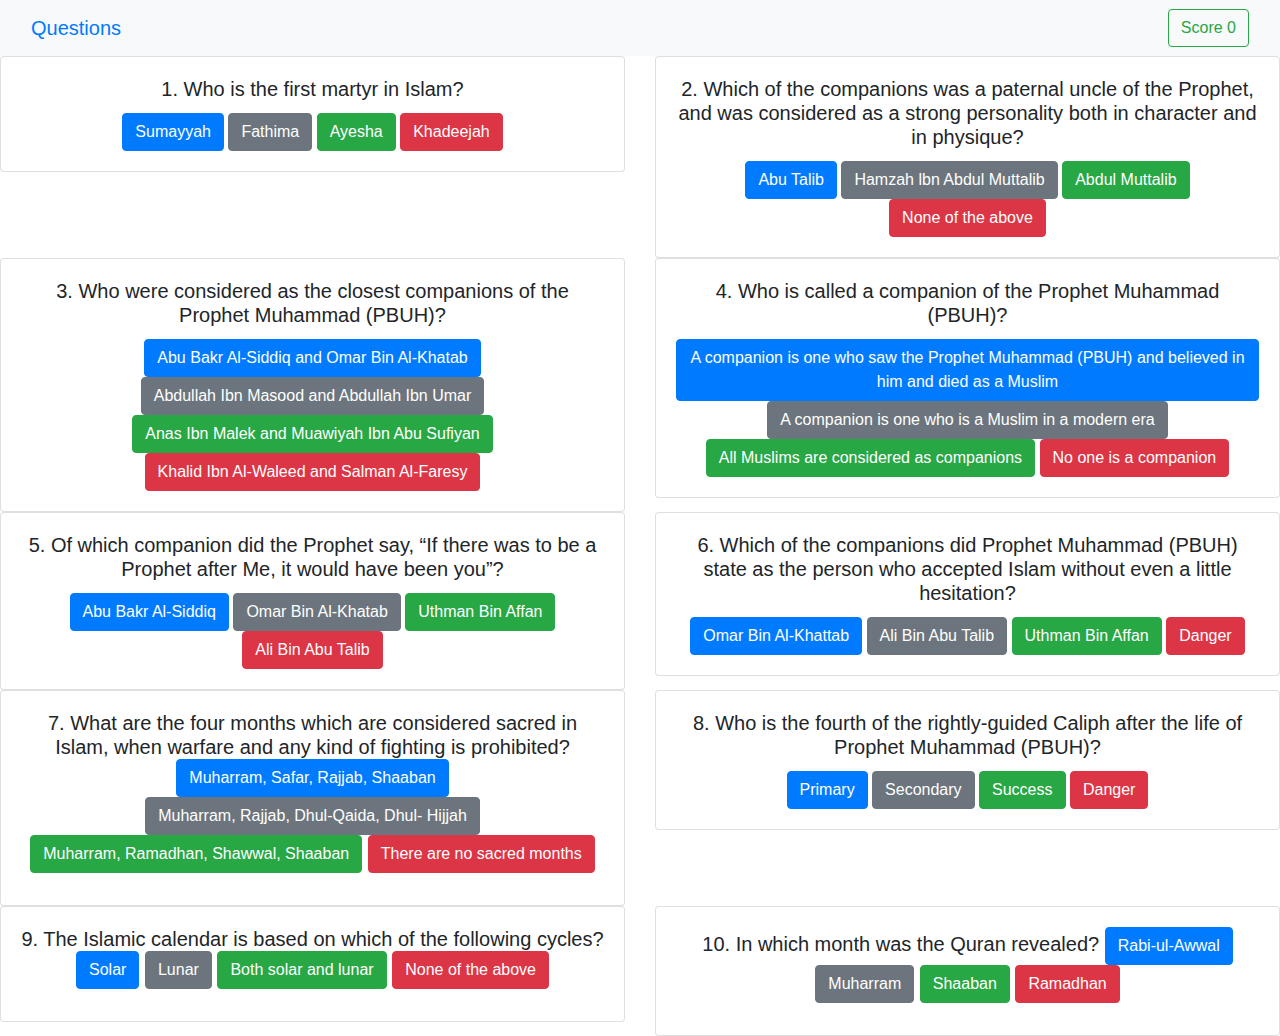
==== quiz.html @ 8cc087bc "Added quiz.html" ====
<!DOCTYPE html>
<html lang="en">

<head>
    <meta charset="UTF-8">
    <meta http-equiv="X-UA-Compatible" content="IE=edge">
    <meta name="viewport" content="width=device-width, initial-scale=1.0">
    <link rel="stylesheet" href="https://cdn.jsdelivr.net/npm/bootstrap@4.4.1/dist/css/bootstrap.min.css"
        integrity="sha384-Vkoo8x4CGsO3+Hhxv8T/Q5PaXtkKtu6ug5TOeNV6gBiFeWPGFN9MuhOf23Q9Ifjh" crossorigin="anonymous">
    <script src="https://code.jquery.com/jquery-3.4.1.slim.min.js"
        integrity="sha384-J6qa4849blE2+poT4WnyKhv5vZF5SrPo0iEjwBvKU7imGFAV0wwj1yYfoRSJoZ+n"
        crossorigin="anonymous"></script>
    <style>
        .questions {
            display: flex;
            flex-direction: column;
            justify-content: center;
            text-align: center;
        }
    </style>
    <title>Quiz Page</title>
</head>

<body>

    <nav class="navbar navbar-expand-lg bg-light">
        <div class="container-fluid">
            <a class="navbar-brand" href="#">Questions</a>
            <button class="btn btn-outline-success" type="submit">Score <span id="score">0</span> </button>
        </div>
    </nav>
    <div class="questions">
        <div class="row">
            <div class="col-sm-6">
                <div class="card">
                    <div class="card-body">
                        <h5 class="card-title">1.
                            Who is the first martyr in Islam?</h5>
                        <button type="button" class="btn btn-primary">Sumayyah</button>
                        <button type="button" class="btn btn-secondary">Fathima</button>
                        <button type="button" class="btn btn-success">Ayesha</button>
                        <button type="button" class="btn btn-danger">Khadeejah</button>
                    </div>
                </div>
            </div>
            <div class="col-sm-6">
                <div class="card">
                    <div class="card-body">
                        <h5 class="card-title"> 2. Which of the companions was a paternal uncle of the Prophet, and was
                            considered as a strong personality both in character and in physique?</h5>
                        </h5>
                        <button type="button" class="btn btn-primary">Abu Talib</button>
                        <button type="button" class="btn btn-secondary">Hamzah lbn Abdul Muttalib</button>
                        <button type="button" class="btn btn-success">Abdul Muttalib</button>
                        <button type="button" class="btn btn-danger">None of the above</button>
                    </div>
                </div>
            </div>
            <div class="col-sm-6">
                <div class="card">
                    <div class="card-body">
                        <h5 class="card-title">3.
                            Who were considered as the closest companions of the Prophet Muhammad (PBUH)? </h5>
                        <button type="button" class="btn btn-primary">Abu Bakr Al-Siddiq and Omar Bin Al-Khatab</button>
                        <button type="button" class="btn btn-secondary">Abdullah Ibn Masood and Abdullah Ibn
                            Umar</button>
                        <button type="button" class="btn btn-success">Anas Ibn Malek and Muawiyah Ibn Abu
                            Sufiyan</button>
                        <button type="button" class="btn btn-danger">Khalid Ibn Al-Waleed and Salman Al-Faresy</button>
                    </div>
                </div>
            </div>
            <div class="col-sm-6">
                <div class="card">
                    <div class="card-body">
                        <h5 class="card-title">4.
                            Who is called a companion of the Prophet Muhammad (PBUH)?</h5>
                        <button type="button" class="btn btn-primary">A companion is one who saw the Prophet Muhammad
                            (PBUH) and believed in him and died as a Muslim</button>
                        <button type="button" class="btn btn-secondary">A companion is one who is a Muslim in a modern
                            era</button>
                        <button type="button" class="btn btn-success">All Muslims are considered as companions</button>
                        <button type="button" class="btn btn-danger">No one is a companion</button>
                    </div>
                </div>
            </div>
            <div class="col-sm-6">
                <div class="card">
                    <div class="card-body">
                        <h5 class="card-title">5.
                            Of which companion did the Prophet say, “If there was to be a Prophet after Me, it would
                            have been you”?</h5>
                        <button type="button" class="btn btn-primary">Abu Bakr Al-Siddiq</button>
                        <button type="button" class="btn btn-secondary">Omar Bin Al-Khatab</button>
                        <button type="button" class="btn btn-success">Uthman Bin Affan</button>
                        <button type="button" class="btn btn-danger">Ali Bin Abu Talib</button>
                    </div>
                </div>
            </div>
            <div class="col-sm-6">
                <div class="card">
                    <div class="card-body">
                        <h5 class="card-title">6.
                            Which of the companions did Prophet Muhammad (PBUH) state as the person who accepted Islam
                            without even a little hesitation?</h5>
                        <button type="button" class="btn btn-primary">Omar Bin Al-Khattab</button>
                        <button type="button" class="btn btn-secondary">Ali Bin Abu Talib</button>
                        <button type="button" class="btn btn-success">Uthman Bin Affan</button>
                        <button type="button" class="btn btn-danger">Danger</button>
                    </div>
                </div>
            </div>
            <div class="col-sm-6">
                <div class="card">
                    <div class="card-body">
                        <h5 class="card-title">7.
                            What are the four months which are considered sacred in Islam, when warfare and any kind of
                            fighting is prohibited?
                            <button type="button" class="btn btn-primary">Muharram, Safar, Rajjab, Shaaban</button>
                            <button type="button" class="btn btn-secondary">Muharram, Rajjab, Dhul-Qaida, Dhul-
                                Hijjah</button>
                            <button type="button" class="btn btn-success">Muharram, Ramadhan, Shawwal, Shaaban</button>
                            <button type="button" class="btn btn-danger">There are no sacred months</button>
                    </div>
                </div>
            </div>
            <div class="col-sm-6">
                <div class="card">
                    <div class="card-body">
                        <h5 class="card-title">8.
                            Who is the fourth of the rightly-guided Caliph after the life of Prophet Muhammad (PBUH)?
                        </h5>
                        <button type="button" class="btn btn-primary">Primary</button>
                        <button type="button" class="btn btn-secondary">Secondary</button>
                        <button type="button" class="btn btn-success">Success</button>
                        <button type="button" class="btn btn-danger">Danger</button>
                    </div>
                </div>
            </div>
            <div class="col-sm-6">
                <div class="card">
                    <div class="card-body">
                        <h5 class="card-title">9.
                            The Islamic calendar is based on which of the following cycles?
                            <button type="button" class="btn btn-primary">Solar</button>
                            <button type="button" class="btn btn-secondary">Lunar</button>
                            <button type="button" class="btn btn-success">Both solar and lunar</button>
                            <button type="button" class="btn btn-danger">None of the above</button>
                    </div>
                </div>
            </div>
            <div class="col-sm-6">
                <div class="card">
                    <div class="card-body">
                        <h5 class="card-title">10.
                            In which month was the Quran revealed?
                            <button type="button" class="btn btn-primary">Rabi-ul-Awwal</button>
                            <button type="button" class="btn btn-secondary">Muharram</button>
                            <button type="button" class="btn btn-success">Shaaban</button>
                            <button type="button" class="btn btn-danger">Ramadhan</button>
                    </div>
                </div>
            </div>
        </div>

    </div>
</body>
<script src="https://cdn.jsdelivr.net/npm/popper.js@1.16.0/dist/umd/popper.min.js"
    integrity="sha384-Q6E9RHvbIyZFJoft+2mJbHaEWldlvI9IOYy5n3zV9zzTtmI3UksdQRVvoxMfooAo"
    crossorigin="anonymous"></script>
<script src="https://cdn.jsdelivr.net/npm/bootstrap@4.4.1/dist/js/bootstrap.min.js"
    integrity="sha384-wfSDF2E50Y2D1uUdj0O3uMBJnjuUD4Ih7YwaYd1iqfktj0Uod8GCExl3Og8ifwB6"
    crossorigin="anonymous"></script>


</html>
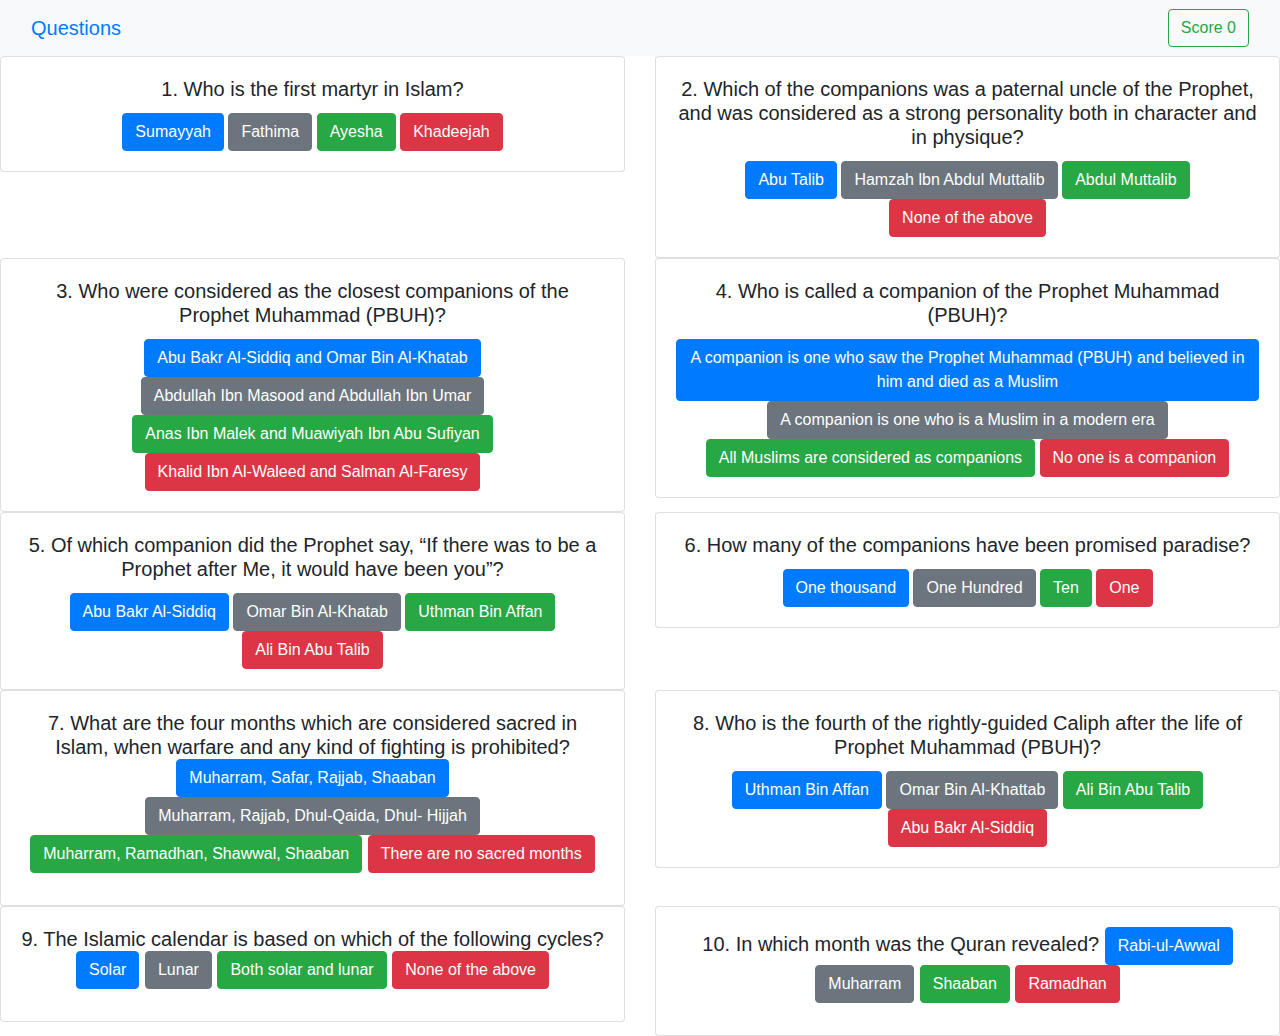
==== commit 0c04b22a: "Added quiz functionality" ====
--- a/quiz.html
+++ b/quiz.html
@@ -9,6 +9,12 @@
         integrity="sha384-Vkoo8x4CGsO3+Hhxv8T/Q5PaXtkKtu6ug5TOeNV6gBiFeWPGFN9MuhOf23Q9Ifjh" crossorigin="anonymous">
     <script src="https://code.jquery.com/jquery-3.4.1.slim.min.js"
         integrity="sha384-J6qa4849blE2+poT4WnyKhv5vZF5SrPo0iEjwBvKU7imGFAV0wwj1yYfoRSJoZ+n"
+        crossorigin="anonymous"></script>
+    <script src="https://cdn.jsdelivr.net/npm/popper.js@1.16.0/dist/umd/popper.min.js"
+        integrity="sha384-Q6E9RHvbIyZFJoft+2mJbHaEWldlvI9IOYy5n3zV9zzTtmI3UksdQRVvoxMfooAo"
+        crossorigin="anonymous"></script>
+    <script src="https://cdn.jsdelivr.net/npm/bootstrap@4.4.1/dist/js/bootstrap.min.js"
+        integrity="sha384-wfSDF2E50Y2D1uUdj0O3uMBJnjuUD4Ih7YwaYd1iqfktj0Uod8GCExl3Og8ifwB6"
         crossorigin="anonymous"></script>
     <style>
         .questions {
@@ -36,10 +42,10 @@
                     <div class="card-body">
                         <h5 class="card-title">1.
                             Who is the first martyr in Islam?</h5>
-                        <button type="button" class="btn btn-primary">Sumayyah</button>
-                        <button type="button" class="btn btn-secondary">Fathima</button>
-                        <button type="button" class="btn btn-success">Ayesha</button>
-                        <button type="button" class="btn btn-danger">Khadeejah</button>
+                        <button type="button" key="true" class="btn btn-primary">Sumayyah</button>
+                        <button type="button" key="" class="btn btn-secondary">Fathima</button>
+                        <button type="button" key="" class="btn btn-success">Ayesha</button>
+                        <button type="button" key="" class="btn btn-danger">Khadeejah</button>
                     </div>
                 </div>
             </div>
@@ -49,10 +55,10 @@
                         <h5 class="card-title"> 2. Which of the companions was a paternal uncle of the Prophet, and was
                             considered as a strong personality both in character and in physique?</h5>
                         </h5>
-                        <button type="button" class="btn btn-primary">Abu Talib</button>
-                        <button type="button" class="btn btn-secondary">Hamzah lbn Abdul Muttalib</button>
-                        <button type="button" class="btn btn-success">Abdul Muttalib</button>
-                        <button type="button" class="btn btn-danger">None of the above</button>
+                        <button type="button" key="" class="btn btn-primary">Abu Talib</button>
+                        <button type="button" key="true" class="btn btn-secondary">Hamzah lbn Abdul Muttalib</button>
+                        <button type="button" key="" class="btn btn-success">Abdul Muttalib</button>
+                        <button type="button" key="" class="btn btn-danger">None of the above</button>
                     </div>
                 </div>
             </div>
@@ -61,12 +67,14 @@
                     <div class="card-body">
                         <h5 class="card-title">3.
                             Who were considered as the closest companions of the Prophet Muhammad (PBUH)? </h5>
-                        <button type="button" class="btn btn-primary">Abu Bakr Al-Siddiq and Omar Bin Al-Khatab</button>
-                        <button type="button" class="btn btn-secondary">Abdullah Ibn Masood and Abdullah Ibn
+                        <button type="button" key="true" class="btn btn-primary">Abu Bakr Al-Siddiq and Omar Bin
+                            Al-Khatab</button>
+                        <button type="button" key="" class="btn btn-secondary">Abdullah Ibn Masood and Abdullah Ibn
                             Umar</button>
-                        <button type="button" class="btn btn-success">Anas Ibn Malek and Muawiyah Ibn Abu
+                        <button type="button" key="" class="btn btn-success">Anas Ibn Malek and Muawiyah Ibn Abu
                             Sufiyan</button>
-                        <button type="button" class="btn btn-danger">Khalid Ibn Al-Waleed and Salman Al-Faresy</button>
+                        <button type="button" key="" class="btn btn-danger">Khalid Ibn Al-Waleed and Salman
+                            Al-Faresy</button>
                     </div>
                 </div>
             </div>
@@ -75,12 +83,15 @@
                     <div class="card-body">
                         <h5 class="card-title">4.
                             Who is called a companion of the Prophet Muhammad (PBUH)?</h5>
-                        <button type="button" class="btn btn-primary">A companion is one who saw the Prophet Muhammad
+                        <button type="button" key="true" class="btn btn-primary">A companion is one who saw the Prophet
+                            Muhammad
                             (PBUH) and believed in him and died as a Muslim</button>
-                        <button type="button" class="btn btn-secondary">A companion is one who is a Muslim in a modern
+                        <button type="button" key="" class="btn btn-secondary">A companion is one who is a Muslim in a
+                            modern
                             era</button>
-                        <button type="button" class="btn btn-success">All Muslims are considered as companions</button>
-                        <button type="button" class="btn btn-danger">No one is a companion</button>
+                        <button type="button" key="" class="btn btn-success">All Muslims are considered as
+                            companions</button>
+                        <button type="button" key="" class="btn btn-danger">No one is a companion</button>
                     </div>
                 </div>
             </div>
@@ -90,23 +101,21 @@
                         <h5 class="card-title">5.
                             Of which companion did the Prophet say, “If there was to be a Prophet after Me, it would
                             have been you”?</h5>
-                        <button type="button" class="btn btn-primary">Abu Bakr Al-Siddiq</button>
-                        <button type="button" class="btn btn-secondary">Omar Bin Al-Khatab</button>
-                        <button type="button" class="btn btn-success">Uthman Bin Affan</button>
-                        <button type="button" class="btn btn-danger">Ali Bin Abu Talib</button>
+                        <button type="button" key="" class="btn btn-primary">Abu Bakr Al-Siddiq</button>
+                        <button type="button" key="true" class="btn btn-secondary">Omar Bin Al-Khatab</button>
+                        <button type="button" key="" class="btn btn-success">Uthman Bin Affan</button>
+                        <button type="button" key="" class="btn btn-danger">Ali Bin Abu Talib</button>
                     </div>
                 </div>
             </div>
             <div class="col-sm-6">
                 <div class="card">
                     <div class="card-body">
-                        <h5 class="card-title">6.
-                            Which of the companions did Prophet Muhammad (PBUH) state as the person who accepted Islam
-                            without even a little hesitation?</h5>
-                        <button type="button" class="btn btn-primary">Omar Bin Al-Khattab</button>
-                        <button type="button" class="btn btn-secondary">Ali Bin Abu Talib</button>
-                        <button type="button" class="btn btn-success">Uthman Bin Affan</button>
-                        <button type="button" class="btn btn-danger">Danger</button>
+                        <h5 class="card-title">6. How many of the companions have been promised paradise?</h5>
+                        <button type="button" key="" class="btn btn-primary">One thousand</button>
+                        <button type="button" key="" class="btn btn-secondary">One Hundred</button>
+                        <button type="button" key="true" class="btn btn-success">Ten</button>
+                        <button type="button" key="" class="btn btn-danger">One</button>
                     </div>
                 </div>
             </div>
@@ -116,11 +125,14 @@
                         <h5 class="card-title">7.
                             What are the four months which are considered sacred in Islam, when warfare and any kind of
                             fighting is prohibited?
-                            <button type="button" class="btn btn-primary">Muharram, Safar, Rajjab, Shaaban</button>
-                            <button type="button" class="btn btn-secondary">Muharram, Rajjab, Dhul-Qaida, Dhul-
+                            <button type="button" key="" class="btn btn-primary">Muharram, Safar, Rajjab,
+                                Shaaban</button>
+                            <button type="button" key="true" class="btn btn-secondary">Muharram, Rajjab, Dhul-Qaida,
+                                Dhul-
                                 Hijjah</button>
-                            <button type="button" class="btn btn-success">Muharram, Ramadhan, Shawwal, Shaaban</button>
-                            <button type="button" class="btn btn-danger">There are no sacred months</button>
+                            <button type="button" key="" class="btn btn-success">Muharram, Ramadhan, Shawwal,
+                                Shaaban</button>
+                            <button type="button" key="" class="btn btn-danger">There are no sacred months</button>
                     </div>
                 </div>
             </div>
@@ -130,10 +142,10 @@
                         <h5 class="card-title">8.
                             Who is the fourth of the rightly-guided Caliph after the life of Prophet Muhammad (PBUH)?
                         </h5>
-                        <button type="button" class="btn btn-primary">Primary</button>
-                        <button type="button" class="btn btn-secondary">Secondary</button>
-                        <button type="button" class="btn btn-success">Success</button>
-                        <button type="button" class="btn btn-danger">Danger</button>
+                        <button type="button" key="" class="btn btn-primary"> Uthman Bin Affan </button>
+                        <button type="button" key="" class="btn btn-secondary">Omar Bin Al-Khattab </button>
+                        <button type="button" key="" class="btn btn-success">Ali Bin Abu Talib</button>
+                        <button type="button" key="" class="btn btn-danger">Abu Bakr Al-Siddiq </button>
                     </div>
                 </div>
             </div>
@@ -142,10 +154,10 @@
                     <div class="card-body">
                         <h5 class="card-title">9.
                             The Islamic calendar is based on which of the following cycles?
-                            <button type="button" class="btn btn-primary">Solar</button>
-                            <button type="button" class="btn btn-secondary">Lunar</button>
-                            <button type="button" class="btn btn-success">Both solar and lunar</button>
-                            <button type="button" class="btn btn-danger">None of the above</button>
+                            <button type="button" key="" class="btn btn-primary">Solar</button>
+                            <button type="button" key="true" class="btn btn-secondary">Lunar</button>
+                            <button type="button" key="" class="btn btn-success">Both solar and lunar</button>
+                            <button type="button" key="" class="btn btn-danger">None of the above</button>
                     </div>
                 </div>
             </div>
@@ -154,10 +166,10 @@
                     <div class="card-body">
                         <h5 class="card-title">10.
                             In which month was the Quran revealed?
-                            <button type="button" class="btn btn-primary">Rabi-ul-Awwal</button>
-                            <button type="button" class="btn btn-secondary">Muharram</button>
-                            <button type="button" class="btn btn-success">Shaaban</button>
-                            <button type="button" class="btn btn-danger">Ramadhan</button>
+                            <button type="button" key="" class="btn btn-primary">Rabi-ul-Awwal</button>
+                            <button type="button" key="" class="btn btn-secondary">Muharram</button>
+                            <button type="button" key="" class="btn btn-success">Shaaban</button>
+                            <button type="button" key="true" class="btn btn-danger">Ramadhan</button>
                     </div>
                 </div>
             </div>
@@ -165,12 +177,7 @@
 
     </div>
 </body>
-<script src="https://cdn.jsdelivr.net/npm/popper.js@1.16.0/dist/umd/popper.min.js"
-    integrity="sha384-Q6E9RHvbIyZFJoft+2mJbHaEWldlvI9IOYy5n3zV9zzTtmI3UksdQRVvoxMfooAo"
-    crossorigin="anonymous"></script>
-<script src="https://cdn.jsdelivr.net/npm/bootstrap@4.4.1/dist/js/bootstrap.min.js"
-    integrity="sha384-wfSDF2E50Y2D1uUdj0O3uMBJnjuUD4Ih7YwaYd1iqfktj0Uod8GCExl3Og8ifwB6"
-    crossorigin="anonymous"></script>
 
+<script src="script.js"></script>
 
 </html>